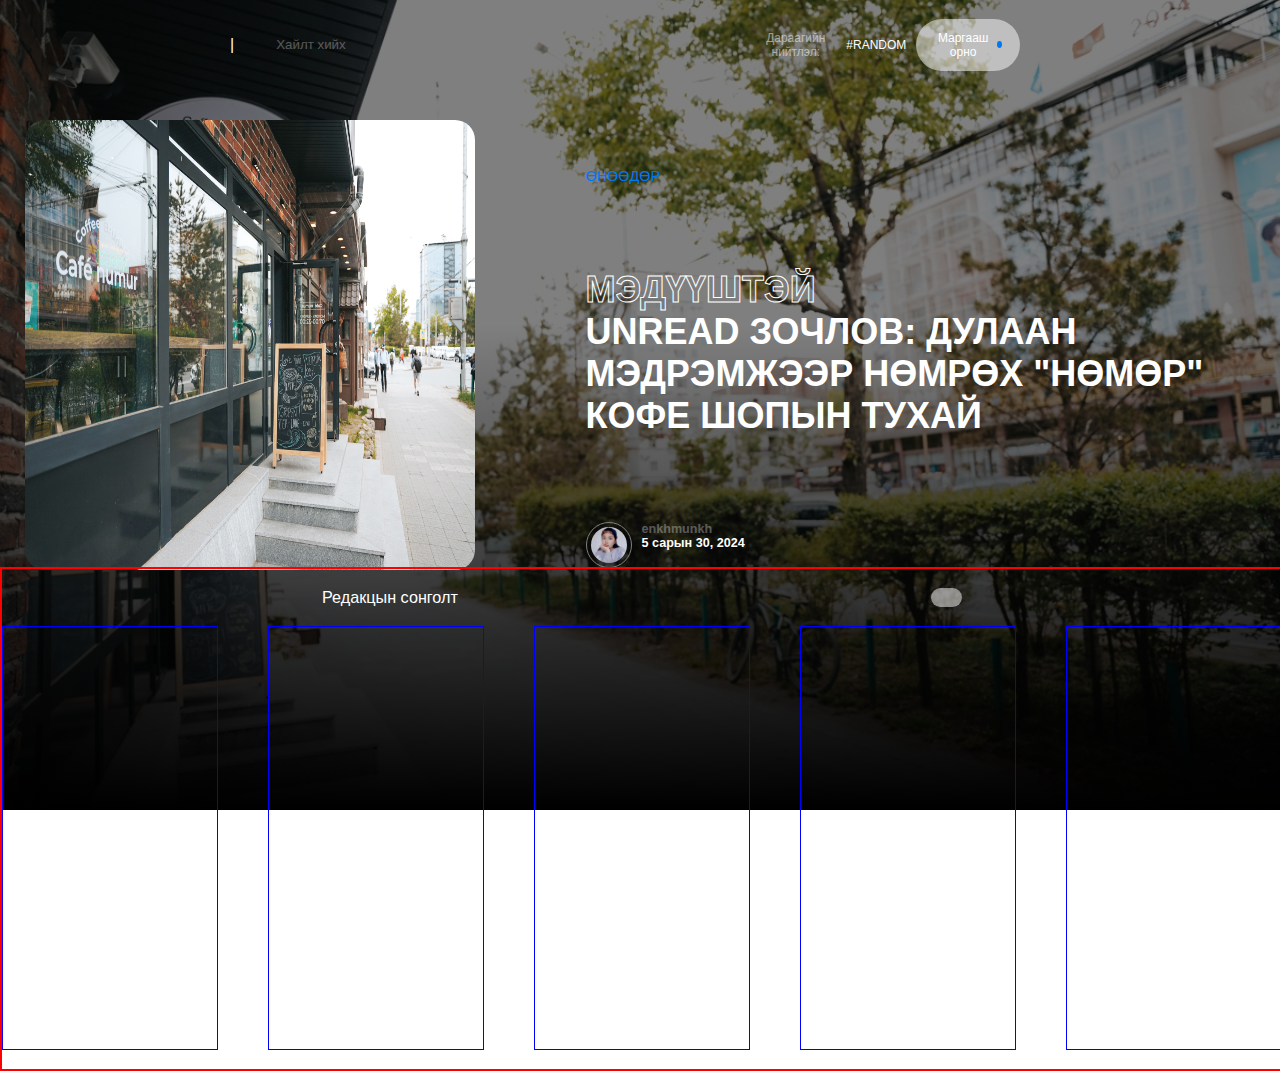
==== home.html @ ecf5f4df "unready website copy hiilee" ====
<!DOCTYPE html>
<html lang="en">
  <head>
    <meta charset="UTF-8" />
    <meta name="viewport" content="width=device-width, initial-scale=1.0" />
    <title>Unread.today copy</title>
    <link rel="stylesheet" href="home.css" />
    <script
      src="https://kit.fontawesome.com/9cd0f99006.js"
      crossorigin="anonymous"
    ></script>
  </head>
  <body>
    <nav>
      <div class="burger-menu">
        <a href="#"><i class="fa-solid fa-bars"></i></a>
      </div>
      <div class="uk-navbar">
        <div class="uk-navbar-content">
          <a href="https://unread.today/">
            <img src="https://unread.today/img/unread_white.png" alt="" />
          </a>
          <p class="divider">|</p>
          <div class="search-bar">
            <i class="fa-solid fa-magnifying-glass"></i>
            <input type="text" name="search" placeholder="Хайлт хийх" />
          </div>
        </div>
        <div class="uk-navbar-content1">
          <p>Дараагийн нийтлэл:</p>
          <span> #RANDOM </span>
          <div>
            <p>Маргааш орно</p>
            <div class="blinker-dot"></div>
          </div>
        </div>
      </div>
      <div class="social-links">
        <a href="https://www.facebook.com/UnreadToday/"
          ><i class="fa-brands fa-square-facebook"></i>
        </a>
        <a href="https://www.instagram.com/unreadtoday/"
          ><i class="fa-brands fa-instagram"></i
        ></a>
        <a href="https://x.com/UnreadToday"
          ><i class="fa-brands fa-twitter"></i
        ></a>
        <a href="https://www.linkedin.com/company/unreadmedia"
          ><i class="fa-brands fa-linkedin-in"></i
        ></a>
      </div>
    </nav>
    <header>
      <div class="hero">
        <div class="hover">
          <img
            src="/files/header.images/cafenumur1.jpg"
            alt=""
            class="hover-img"
          />
        </div>
        <div class="title">
          <p class="blinker-text">ӨНӨӨДӨР</p>
          <div class="transparent-text">
            <span>МЭДҮҮШТЭЙ</span>
            <p>
              UNREAD ЗОЧЛОВ: ДУЛААН МЭДРЭМЖЭЭР НӨМРӨХ "НӨМӨР" КОФЕ ШОПЫН ТУХАЙ
            </p>
          </div>
          <div class="author">
            <div class="img">
              <img src="/files/header.images/girl.jpg" alt="" />
            </div>
            <div>
              <span>enkhmunkh</span>
              <p>5 сарын 30, 2024</p>
            </div>
          </div>
        </div>
      </div>
      <div class="article">
        <div class="editors-choice">
          <p>Редакцын сонголт</p>
          <div>
            <p>
              <i class="fa-solid fa-chevron-left"></i
              ><i class="fa-solid fa-chevron-right"></i>
            </p>
          </div>
        </div>
        <div class="content-box">
          <div class="box box1"></div>
          <div class="box box2"></div>
          <div class="box box3"></div>
          <div class="box box4"></div>
          <div class="box box5"></div>
        </div>
      </div>
    </header>
  </body>
</html>
---- home.css ----
* {
  margin: 0;
  font-family: Arial, Helvetica, sans-serif;
}

body {
  width: 100vw;
  box-sizing: border-box;
}

header {
  width: 100%;
  height: 90vh;
  background-image: linear-gradient(
      to bottom,
      rgba(0, 0, 0, 0.5) 40%,
      rgba(0, 0, 0, 1) 100%
    ),
    url(./files/header.images/cafenumur.jpg);
  background-size: cover;
  background-position: center;
  background-position-y: 85%;
  position: relative;
  display: grid;
  justify-content: center;
  align-items: center;
}

nav {
  position: absolute;
  top: 0;
  left: 0;
  z-index: 5;
  height: 41px;
  width: 100%;
  padding: 24px 0 19px 0;
  margin: 0 auto;
  display: flex;
  flex-direction: row;
  justify-content: center;
  align-items: center;
  gap: 200px;
  font-weight: 100;
  text-align: center;
  color: white;
}

.burger-menu {
  display: flex;
  justify-content: center;
  align-items: center;
  color: white;
  font-size: 20px;
}

a {
  text-decoration: none;
  color: white;
}

.uk-navbar {
  display: flex;
  justify-content: space-between;
  align-items: center;
  gap: 300px;
}

.uk-navbar-content {
  display: flex;
  flex-direction: row;
  gap: 30px;
}

.uk-navbar-content > a > img {
  height: 18px;
}

.search-bar {
  font-size: 15px;
  text-align: center;
  color: rgb(188, 183, 183);
  display: flex;
  align-items: center;
  justify-content: center;
  gap: 10px;
}

.search-bar input {
  border: none;
  background: none;
  outline: none;
  color: white;
}

::placeholder {
  opacity: 30%;
  color: white;
}

.uk-navbar-content1 {
  display: flex;
  align-items: center;
  display: flex;
  gap: 10px;
  font-size: 12px;
}

.uk-navbar-content1 > p {
  opacity: 0.5;
}

.uk-navbar-content1 > div {
  display: flex;
  align-items: center;
  gap: 5px;
  padding: 12px 18px;
  background-color: rgba(255, 255, 255, 0.5);
  border-radius: 30px;
  font-size: 12px;
  color: #fff;
}

.uk-navbar-content1 .blinker-dot {
  width: 7px;
  height: 7px;
  border-radius: 50%;
  background-color: #0078f6;
  animation: blink-dot 2s infinite alternate;
}

@keyframes blink-dot {
  from {
    opacity: 1;
  }
  to {
    opacity: 0;
  }
}

.social-links {
  display: flex;
  justify-content: center;
  align-items: center;
  gap: 20px;
  opacity: 0.3;
}

.social-links a {
  font-size: 15px;
}

header .hero {
  position: absolute;
  top: 15%;
  left: 50%;
  transform: translate(-50%, 0%);
  height: 447px;
  width: 100%;
  display: flex;
  justify-content: center;
  align-items: center;
  gap: 50px;
}

header .hero .hover {
  width: 450px;
  height: 450px;
  border-radius: 20px;
  overflow: hidden;
}

header .hero .hover img {
  width: 100%;
  height: 100%;
  transition: 0.5s all;
}

.hover:hover img {
  transform: scale(1.2);
}

header .hero .title {
  width: 670px;
  height: 400px;
  padding: 45px 0 0 61px;
  font-size: 36px;
  font-weight: 600;
  color: #fff;
  display: flex;
  flex-direction: column;
  justify-content: space-between;
}

header .hero .blinker-text {
  font-size: 14.4px;
  color: #0078f6;
  font-weight: 400;
  animation: blink-text 1s infinite alternate;
}

@keyframes blink-text {
  from {
    opacity: 1;
  }
  to {
    opacity: 0;
  }
}

.hero .img img {
  height: 36px;
  width: 36px;
  border-radius: 50%;
}

.hero .img {
  width: 44px;
  height: 44px;
  border-radius: 50%;
  border: 1px solid grey;
  display: flex;
  justify-content: center;
  align-items: center;
}

.hero .author {
  display: flex;
  gap: 10px;
  font-size: 12.6px;
  color: #fff;
}

.hero .author span {
  opacity: 0.3;
}

.hero .title .transparent-text span {
  color: rgba(255, 255, 255, 0.5);
  -webkit-text-fill-color: transparent;
  -webkit-text-stroke-width: 1px;
  -webkit-text-stroke-color: #fff;
}
.article {
  width: 100%;
  height: 500px;
  position: absolute;
  top: 70%;
  border: 2px solid red;
  display: flex;
  flex-direction: column;
  align-items: center;
  justify-content: space-evenly;
}

.article .editors-choice {
  width: 50%;
  font-size: 16.2px;
  color: #fff;
  display: flex;
  justify-content: space-between;
}

.article .editors-choice > div {
  padding: 5px 13px;
  border-radius: 25px;
  background-color: rgba(255, 255, 255, 0.5);
}

.article .editors-choice > div p {
  display: flex;
  gap: 5px;
  justify-content: center;
  align-items: center;
  opacity: 0.5;
}

.article .content-box {
  width: 100%;
  display: flex;
  flex-direction: row;
  justify-content: center;
  align-items: center;
  gap: 50px;
}

.article .box {
  width: 286px;
  height: 422px;
  border: 1px solid blue;
}
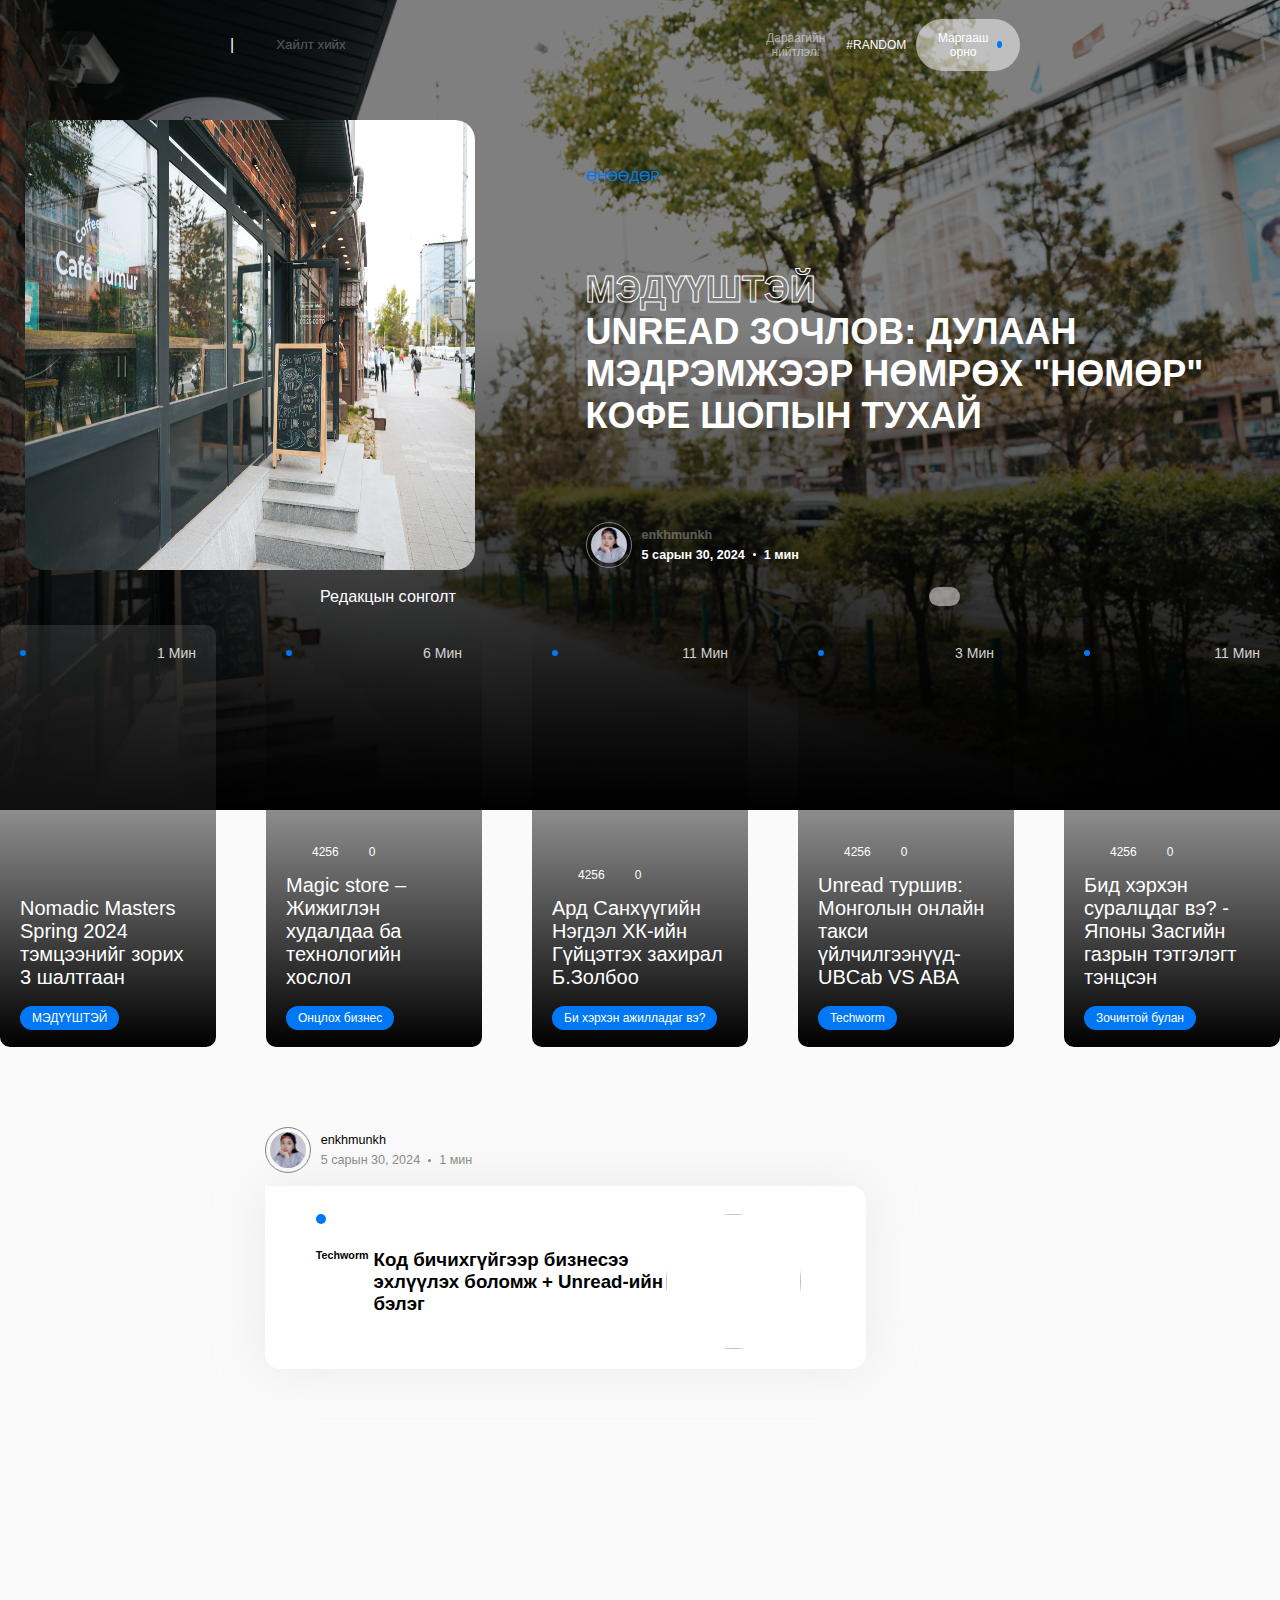
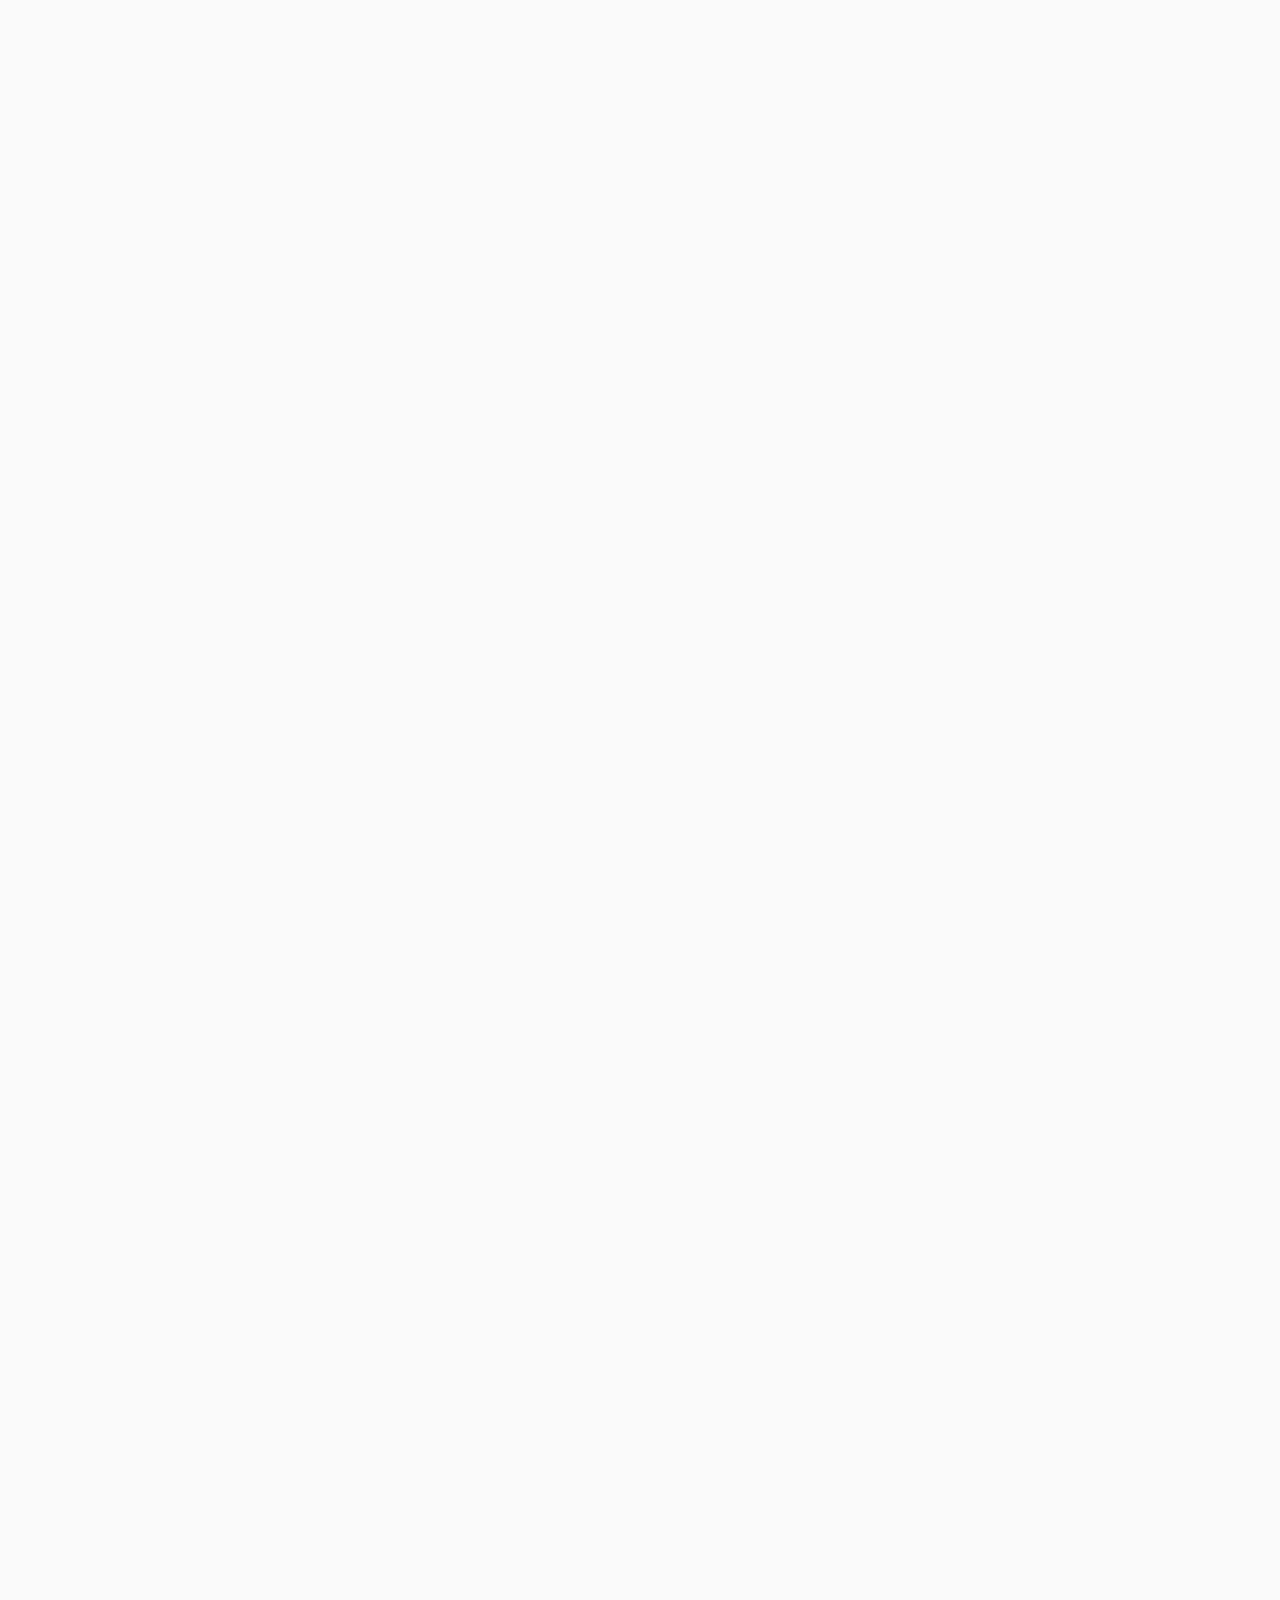
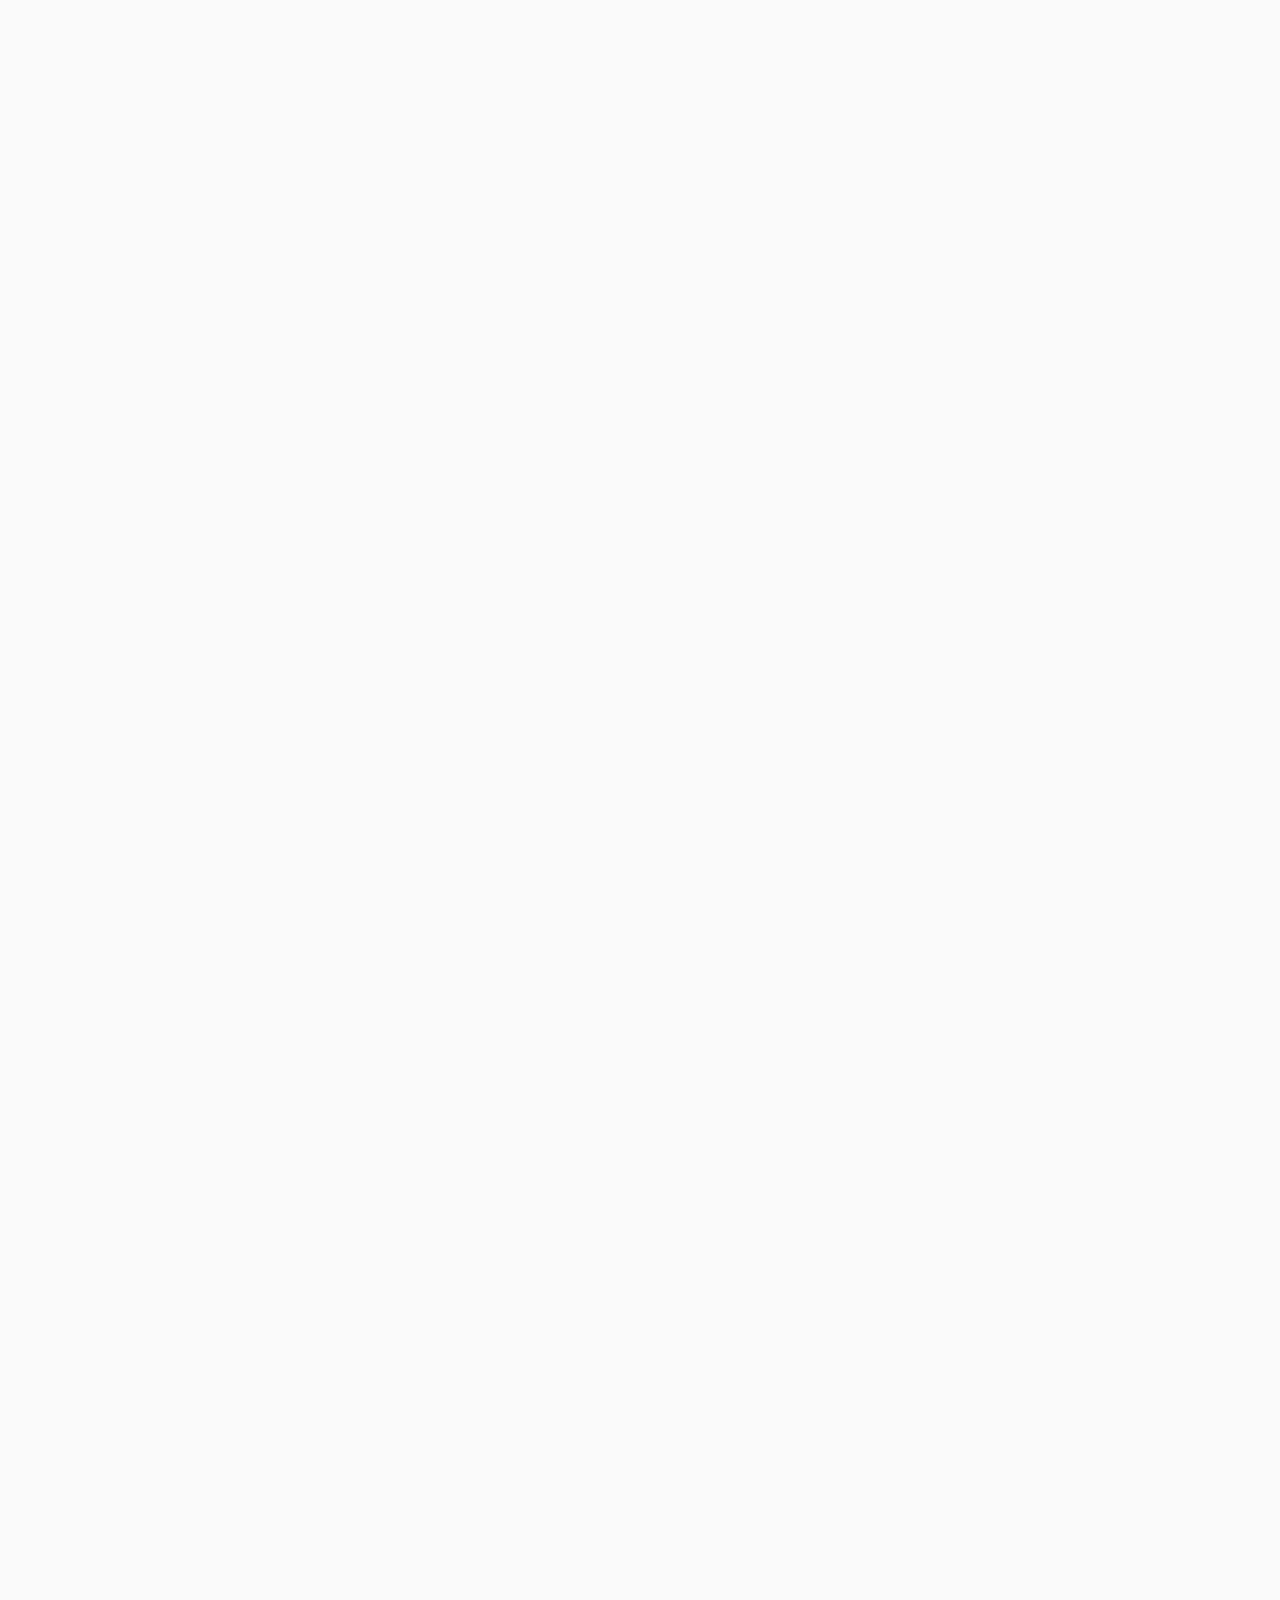
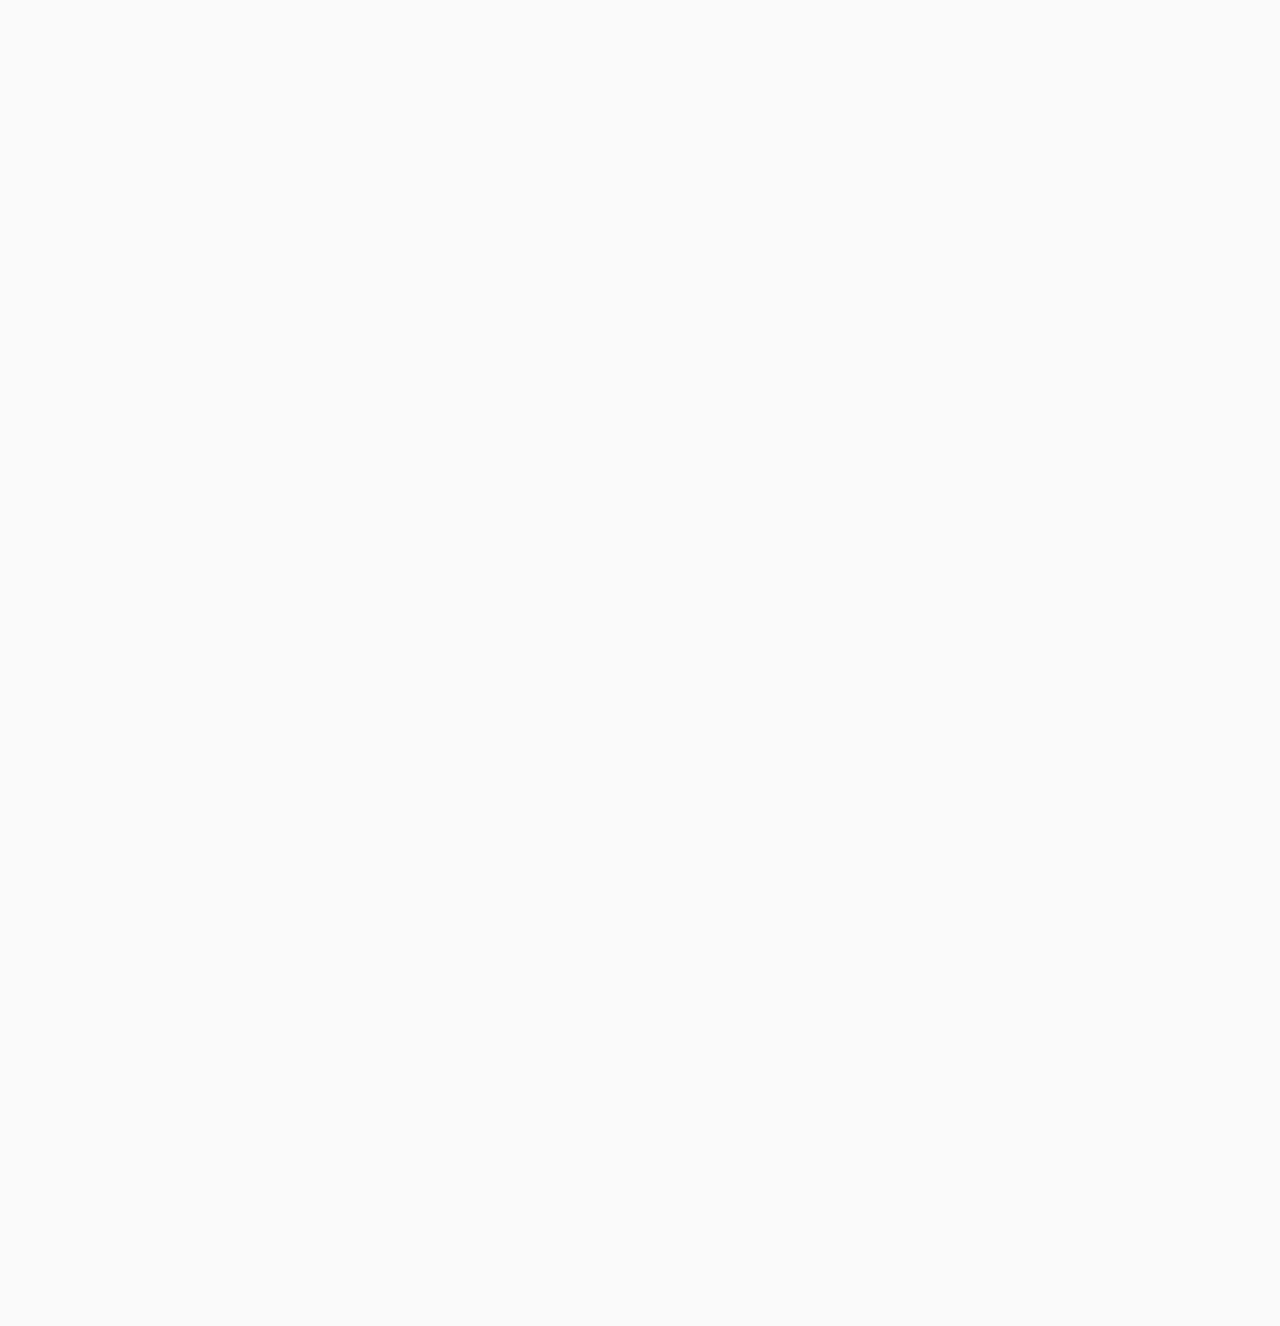
==== commit 8e216ca6: "urgeljluulev" ====
--- a/home.html
+++ b/home.html
@@ -71,9 +71,13 @@
             <div class="img">
               <img src="/files/header.images/girl.jpg" alt="" />
             </div>
-            <div>
+            <div class="author_1">
               <span>enkhmunkh</span>
-              <p>5 сарын 30, 2024</p>
+              <div class="date-of-publish">
+                <p>5 сарын 30, 2024</p>
+                <div class="dot"></div>
+                <p>1 мин</p>
+              </div>
             </div>
           </div>
         </div>
@@ -89,13 +93,178 @@
           </div>
         </div>
         <div class="content-box">
-          <div class="box box1"></div>
-          <div class="box box2"></div>
-          <div class="box box3"></div>
-          <div class="box box4"></div>
-          <div class="box box5"></div>
+          <div class="box box1">
+            <div class="lead">
+              <div class="dot"></div>
+              <p>1 Мин</p>
+            </div>
+            <div class="title">
+              <p>Nomadic Masters Spring 2024 тэмцээнийг зорих 3 шалтгаан</p>
+              <p><span>МЭДҮҮШТЭЙ</span></p>
+            </div>
+          </div>
+          <div class="box box2">
+            <div class="lead">
+              <div class="dot"></div>
+              <p>6 Мин</p>
+            </div>
+            <div class="title">
+              <div class="meta">
+                <div>
+                  <img
+                    src="https://unread.today/img/logo/eye-white.png"
+                    alt=""
+                    class="eye-img"
+                  />
+                  <p>4256</p>
+                </div>
+                <div>
+                  <img
+                    src="https://unread.today/img/logo/comment-white.png"
+                    alt=""
+                    class="comment-img"
+                  />
+                  <p>0</p>
+                </div>
+              </div>
+              <p>Magic store – Жижиглэн худалдаа ба технологийн хослол</p>
+              <p><span>Онцлох бизнес</span></p>
+            </div>
+          </div>
+          <div class="box box3">
+            <div class="lead">
+              <div class="dot"></div>
+              <p>11 Мин</p>
+            </div>
+            <div class="title">
+              <div class="meta">
+                <div>
+                  <img
+                    src="https://unread.today/img/logo/eye-white.png"
+                    alt=""
+                    class="eye-img"
+                  />
+                  <p>4256</p>
+                </div>
+                <div>
+                  <img
+                    src="https://unread.today/img/logo/comment-white.png"
+                    alt=""
+                    class="comment-img"
+                  />
+                  <p>0</p>
+                </div>
+              </div>
+              <p>Ард Санхүүгийн Нэгдэл ХК-ийн Гүйцэтгэх захирал Б.Золбоо</p>
+              <p><span>Би хэрхэн ажилладаг вэ?</span></p>
+            </div>
+          </div>
+          <div class="box box4">
+            <div class="lead">
+              <div class="dot"></div>
+              <p>3 Мин</p>
+            </div>
+            <div class="title">
+              <div class="meta">
+                <div>
+                  <img
+                    src="https://unread.today/img/logo/eye-white.png"
+                    alt=""
+                    class="eye-img"
+                  />
+                  <p>4256</p>
+                </div>
+                <div>
+                  <img
+                    src="https://unread.today/img/logo/comment-white.png"
+                    alt=""
+                    class="comment-img"
+                  />
+                  <p>0</p>
+                </div>
+              </div>
+              <p>
+                Unread туршив: Монголын онлайн такси үйлчилгээнүүд- UBCab VS ABA
+              </p>
+              <p><span>Techworm</span></p>
+            </div>
+          </div>
+          <div class="box box5">
+            <div class="lead">
+              <div class="dot"></div>
+              <p>11 Мин</p>
+            </div>
+            <div class="title">
+              <div class="meta">
+                <div>
+                  <img
+                    src="https://unread.today/img/logo/eye-white.png"
+                    alt=""
+                    class="eye-img"
+                  />
+                  <p>4256</p>
+                </div>
+                <div>
+                  <img
+                    src="https://unread.today/img/logo/comment-white.png"
+                    alt=""
+                    class="comment-img"
+                  />
+                  <p>0</p>
+                </div>
+              </div>
+              <p>
+                Бид хэрхэн суралцдаг вэ? - Японы Засгийн газрын тэтгэлэгт
+                тэнцсэн
+              </p>
+              <p><span>Зочинтой булан</span></p>
+            </div>
+          </div>
         </div>
       </div>
     </header>
+    <main>
+      <div class="main">
+        <div class="box box-left">
+          <div class="author">
+            <div class="img">
+              <img src="/files/header.images/girl.jpg" alt="" />
+            </div>
+            <div class="author_1">
+              <span>enkhmunkh</span>
+              <div class="date-of-publish">
+                <p>5 сарын 30, 2024</p>
+                <div class="dot"></div>
+                <p>1 мин</p>
+              </div>
+            </div>
+          </div>
+          <div class="content-box">
+            <div class="dot"></div>
+            <div class="content">
+              <h6>Techworm</h6>
+              <h3>
+                Код бичихгүйгээр бизнесээ эхлүүлэх боломж + Unread-ийн бэлэг
+              </h3>
+            </div>
+            <img
+              src="https://unread.today/files/ed579b98-8b6a-46a5-a2db-38fafd069ab2/13e324d3e36170ce40d906488aa24e02_square.jpg"
+              alt=""
+            />
+          </div>
+        </div>
+        <div class="box box-right"></div>
+        <div class="box box-left"></div>
+        <div class="box box-right"></div>
+        <div class="box box-left"></div>
+        <div class="box box-right"></div>
+        <div class="box box-left"></div>
+        <div class="box box-right"></div>
+        <div class="box box-left"></div>
+        <div class="box box-right"></div>
+        <div class="box box-left"></div>
+        <div class="box box-right"></div>
+      </div>
+    </main>
   </body>
 </html>
--- a/home.css
+++ b/home.css
@@ -6,6 +6,7 @@
 body {
   width: 100vw;
   box-sizing: border-box;
+  background-color: #fafafa;
 }
 
 header {
@@ -234,6 +235,26 @@
   opacity: 0.3;
 }
 
+.hero .author .author_1 {
+  display: flex;
+  flex-direction: column;
+  justify-content: space-evenly;
+}
+
+.hero .author .author_1 .date-of-publish .dot {
+  height: 3px;
+  width: 3px;
+  border-radius: 50%;
+  background-color: #fff;
+}
+
+.hero .author .date-of-publish {
+  display: flex;
+  justify-content: center;
+  align-items: center;
+  gap: 8px;
+}
+
 .hero .title .transparent-text span {
   color: rgba(255, 255, 255, 0.5);
   -webkit-text-fill-color: transparent;
@@ -245,7 +266,6 @@
   height: 500px;
   position: absolute;
   top: 70%;
-  border: 2px solid red;
   display: flex;
   flex-direction: column;
   align-items: center;
@@ -286,5 +306,266 @@
 .article .box {
   width: 286px;
   height: 422px;
-  border: 1px solid blue;
-}
+  border-radius: 10px;
+}
+
+.article .content-box .box1 {
+  background-size: cover;
+  background-repeat: no-repeat;
+  background-position: center;
+  background-image: linear-gradient(to top, black, rgb(255, 255, 255, 0.1)),
+    url(https://unread.today/files/007afc64-288a-4208-b9d7-3eda84011c1d/f214ecbbae9edfd49dbab990e70348c6_square.png);
+  transition: all 0.3s;
+}
+
+.article .content-box .box1:hover {
+  transform: scale(1.1);
+}
+
+.article .content-box .box2 {
+  background-size: cover;
+  background-repeat: no-repeat;
+  background-position: center;
+  background-image: linear-gradient(to top, black, rgb(255, 255, 255, 0)),
+    url(https://unread.today/files/2f1c26d7-6f24-46c8-9307-bbfecc8b41b1/6dc13475528502b25e38397feb99c727_square.png);
+  transition: all 0.3s;
+}
+
+.article .content-box .box2:hover {
+  transform: scale(1.1);
+}
+
+.article .content-box .box3 {
+  background-size: cover;
+  background-repeat: no-repeat;
+  background-position: center;
+  background-image: linear-gradient(to top, black, rgb(255, 255, 255, 0)),
+    url(https://unread.today/files/2f1c26d7-6f24-46c8-9307-bbfecc8b41b1/06c81a70abc3c6e36ebe81f34829ed10_square.jpg);
+  transition: all 0.3s;
+}
+
+.article .content-box .box3:hover {
+  transform: scale(1.1);
+}
+
+.article .content-box .box4 {
+  background-size: cover;
+  background-repeat: no-repeat;
+  background-position: center;
+  background-image: linear-gradient(to top, black, rgb(255, 255, 255, 0)),
+    url(https://unread.today/files/ab36d712-71ff-4ad9-896e-6ebb29ee892b/6c7379f6a279651cc886c07f98086bbc_square.jpg);
+  transition: all 0.3s;
+}
+
+.article .content-box .box4:hover {
+  transform: scale(1.1);
+}
+
+.article .content-box .box5 {
+  background-size: cover;
+  background-repeat: no-repeat;
+  background-position: center;
+  background-image: linear-gradient(to top, black, rgb(255, 255, 255, 0)),
+    url(https://unread.today/files/e8e08e0b-2c4f-4f62-83e2-43a512c166d6/03967d2f0f1b319e42ac4c8c2de6b0b3_square.png);
+  transition: all 0.3s;
+}
+
+.article .content-box .box5:hover {
+  transform: scale(1.1);
+}
+
+.article .content-box .box {
+  display: flex;
+  flex-direction: column;
+  justify-content: space-between;
+}
+
+.article .content-box .box .lead {
+  display: flex;
+  justify-content: space-between;
+  align-items: center;
+  color: #fff;
+  margin: 20px;
+  font-size: 14px;
+}
+
+.article .content-box .box .lead p {
+  opacity: 0.8;
+}
+
+.article .content-box .dot {
+  height: 6px;
+  width: 6px;
+  border-radius: 50%;
+  background-color: #0078f6;
+  opacity: 1;
+}
+
+.article .content-box .title {
+  margin: 30px 20px 20px 20px;
+  display: flex;
+  flex-direction: column;
+  gap: 15px;
+  color: #fff;
+}
+
+.article .content-box .title .meta {
+  display: flex;
+  gap: 10px;
+}
+
+.article .content-box .title .meta > div {
+  display: flex;
+  gap: 5px;
+}
+
+.article .content-box .title .meta p {
+  font-size: 12px;
+}
+
+.article .content-box .title .eye-img {
+  width: 21px;
+  height: 11px;
+}
+
+.article .content-box .title .comment-img {
+  width: 15px;
+  height: 13px;
+}
+
+.article .content-box .title p {
+  font-size: 20px;
+}
+
+.article .content-box .title span {
+  text-align: left;
+  background-color: #0078f6;
+  font-size: 12px;
+  border-radius: 25px;
+  padding: 5px 12px;
+}
+
+main {
+  width: 100%;
+  height: 1000px;
+  margin-top: 20rem;
+}
+
+.main {
+  display: grid;
+  grid-template-columns: repeat(5, 1fr);
+  grid-template-rows: repeat(18, 236px);
+  justify-content: center;
+  gap: 44px;
+}
+
+.main .box {
+  grid-column: 2/4;
+  display: flex;
+  flex-direction: column;
+  justify-content: center;
+  gap: 13px;
+  transition: ease 0.3s;
+}
+
+.main .box-right {
+  grid-column: 3/5;
+  justify-content: center;
+}
+
+.main .author .img {
+  width: 44px;
+  height: 44px;
+  border-radius: 50%;
+  border: 1px solid grey;
+  display: flex;
+  justify-content: center;
+  align-items: center;
+}
+
+.main .author .img img {
+  height: 36px;
+  width: 36px;
+  border-radius: 50%;
+}
+
+.main .author {
+  display: flex;
+  gap: 10px;
+  font-size: 12.6px;
+  color: #000;
+}
+
+.main .author span {
+  opacity: 1;
+}
+
+.main .author .author_1 {
+  display: flex;
+  flex-direction: column;
+  justify-content: space-evenly;
+}
+
+.main .author .author_1 .date-of-publish .dot {
+  height: 3px;
+  width: 3px;
+  border-radius: 50%;
+  background-color: #888888;
+}
+
+.main .author .date-of-publish {
+  display: flex;
+  justify-content: center;
+  align-items: center;
+  gap: 8px;
+  color: #888888;
+}
+
+.main .box:hover {
+  transform: translate(0, -10px);
+}
+
+.main .box:hover .content-box {
+  box-shadow: 0px 0px 50px 4px rgba(209, 209, 209, 0.8);
+}
+
+.main .box-left .content-box {
+  border-radius: 0 15px 15px 15px;
+}
+
+.main .box-right .content-box {
+  border-radius: 15px 0 15px 15px;
+}
+
+.main .box .content-box {
+  width: 100%;
+  height: 183px;
+  background-color: #fff;
+  box-shadow: 0px 0px 50px 4px rgba(209, 209, 209, 0.3);
+  display: flex;
+  justify-content: space-between;
+  align-items: center;
+  position: relative;
+  padding: 28px 65px 20px 51px;
+}
+
+.main .content-box .dot {
+  width: 10px;
+  height: 10px;
+  border-radius: 50%;
+  background-color: #0078f6;
+  position: absolute;
+  top: 28px;
+  left: 51px;
+}
+
+.main .content-box .content {
+  display: flex;
+  gap: 5px;
+}
+
+.main .box .content-box img {
+  border-radius: 50%;
+  width: 135px;
+  height: 135px;
+}
